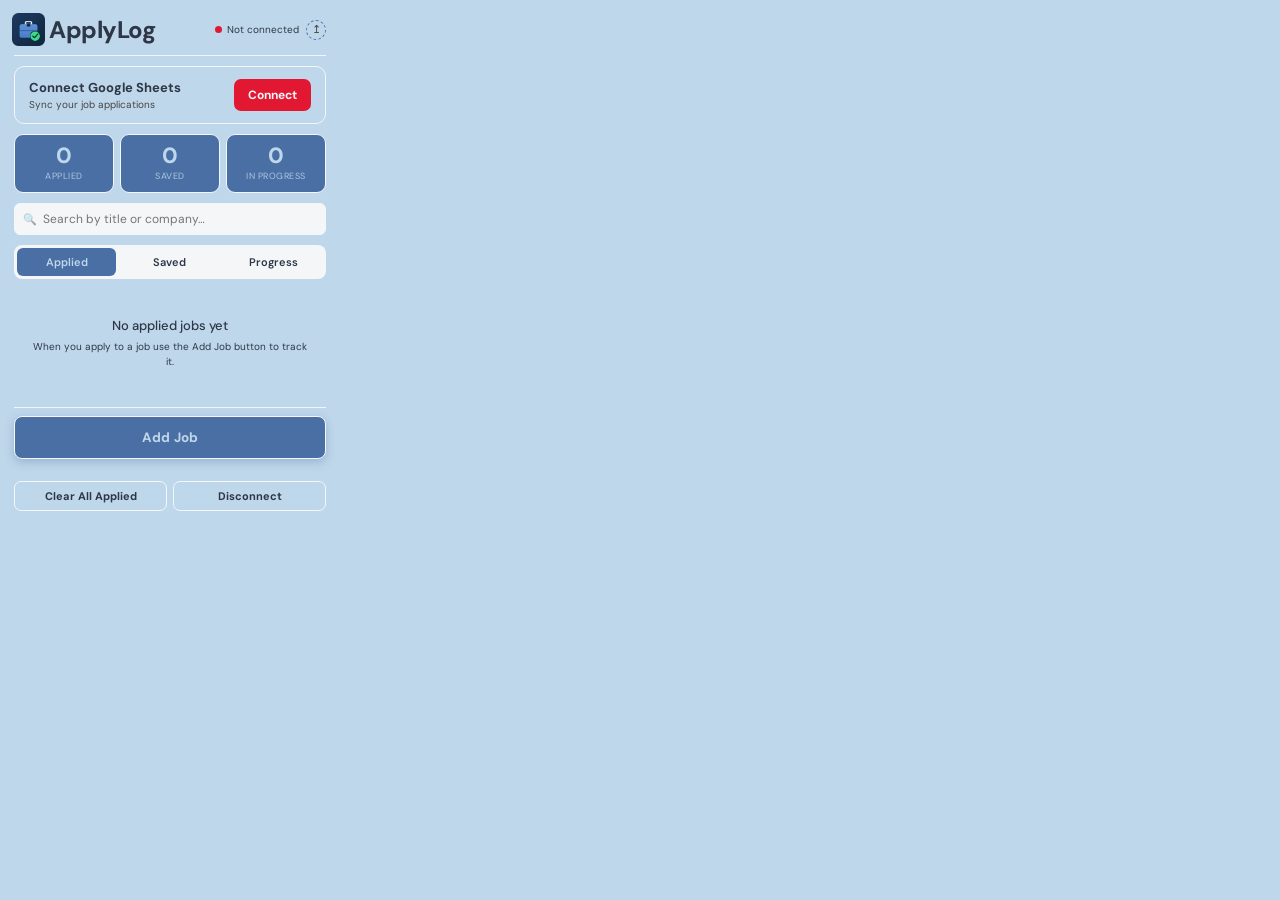
==== index.html @ 18310b9b "fix bug and changed how pre-entrys are saved" ====
<!DOCTYPE html>
<html lang="en">
<head>
 <meta charset="UTF-8" />
 <meta name="viewport" content="width=device-width, initial-scale=1.0" />
 <title>ApplyLog Job Tracker</title>
    <link rel="stylesheet" href="CSSExtension.css" />
</head>
<body>
 <div class="container">
   <div class="header">
     <div class="logo">
       <span class="logo-icon">
        <img src="ApplyLogIcon.png" alt="ApplyLog Logo" width="33" class="png">
      </span>
       <h1 class="logo-name">ApplyLog</h1>
     </div>
     <div class="status-indicator" id="statusIndicator">
       <span class="status-dot"></span>
       <span class="status-text">Not connected</span>
       <button class="import-icon-btn" id="importToggle" type="button" aria-label="Import from old spreadsheet">
         ↥
         <span class="import-tooltip">Import jobs from an old spreadsheet</span>
       </button>
     </div>
   </div>

<div class="connect-banner" id="connectBanner">
  <div>
    <div class="connect-banner-title">Connect Google Sheets</div>
    <div class="connect-banner-sub">Sync your job applications</div>
  </div>
  <button class="btn-connect" id="connectBtn">Connect</button>
</div>

   <div class="stats-row" id="statsRow">
     <div class="stat-card" id="statCardApplied">
       <div class="stat-num" id="statAppliedCount">0</div>
       <div class="stat-label">Applied</div>
     </div>
     <div class="stat-card" id="statCardSaved">
       <div class="stat-num" id="statSavedCount">0</div>
       <div class="stat-label">Saved</div>
     </div>
     <div class="stat-card" id="statCardProgress">
       <div class="stat-num" id="statProgressCount">0</div>
       <div class="stat-label">In Progress</div>
     </div>
   </div>

   <div class="search-bar">
     <input type="text" id="jobSearchInput" class="form-input" placeholder="Search by title or company…">
   </div>

   <div class="tabs">
     <button class="tab active" data-tab="applied">Applied</button>
     <button class="tab" data-tab="saved">Saved</button>
     <button class="tab" data-tab="progress">Progress</button>
   </div> 

  <script src="SavedAndAppliedJobs.js"></script>


   <div class="tab-content active" id="applied-content">
     <div class="jobs-list" id="appliedJobs">
       <div class="empty-state">
         <p>No applied jobs yet</p>
         <small>When you apply to a job use the Add Job button to track it.</small>
       </div>
     </div>
   </div>

   <div class="tab-content" id="saved-content">
     <div class="jobs-list" id="savedJobs">
       <div class="empty-state">
         <p>No saved jobs yet</p>
         <small>Save jobs to track them here.</small>
       </div>
     </div>
   </div>

   <div class="tab-content" id="progress-content">
     <div class="jobs-list" id="progressJobs">
       <div class="empty-state">
         <p>No jobs in progress</p>
         <small>Interviewing, offer, and rejected jobs will show up here.</small>
       </div>
     </div>
   </div>

   <div class="manual-entry">
     <button class="manual-entry-toggle btn-add-job" id="manualEntryToggle" type="button">
      Add Job
     </button>
     <form class="manual-entry-form" id="manualEntryForm" style="display: none;">
       <input type="text" id="jobTitleInput" class="form-input" placeholder="Job title" required>
       <input type="text" id="companyInput" class="form-input" placeholder="Company" required>
       <div class="form-row">
         <select id="statusInput" class="form-input">
           <option value="Applied">Applied</option>
           <option value="Saved">Saved</option>
           <option value="Interviewing">Interviewing</option>
           <option value="Offer">Offer</option>
           <option value="Rejected">Rejected</option>
         </select>
         <select id="typeInput" class="form-input">
           <option value="Internship">Internship</option>
           <option value="Full-Time">Full-Time</option>
           <option value="Part-Time">Part-Time</option>
         </select>
       </div>
       <div class="form-row">
         <input type="text" id="locationInput" class="form-input" placeholder="Location">
         <input type="text" id="salaryInput" class="form-input" placeholder="Salary (optional)">
       </div>
       <div class="form-row">
         <div class="field-with-label">
           <label class="field-label" for="deadlineInput">Deadline</label>
           <input type="date" id="deadlineInput" class="form-input">
         </div>
         <input type="url" id="linkInput" class="form-input" placeholder="Link (optional)">
       </div>
       <textarea id="notesInput" class="form-input" placeholder="Notes (optional)" rows="2"></textarea>
       <button type="submit" class="btn-connect btn-manual-submit" id="manualSubmitBtn">Add to Sheet</button>
       <div class="manual-feedback" id="manualFeedback"></div>
     </form>
   </div>

   <div class="manual-entry manual-entry-compact" id="importFormWrapper">
     <div class="manual-entry-form" id="importForm" style="display: none;">
       <div class="field-with-label">
         <label class="field-label" for="oldSheetInput">Old Spreadsheet Link or ID</label>
         <input type="text" id="oldSheetInput" class="form-input" placeholder="https:docs.google.com/spreadsheets/d/...">
       </div>
       <button type="button" class="btn-connect btn-manual-submit" id="previewImportBtn">Preview Import</button>
       <div id="importPreviewArea"></div>
       <div class="manual-feedback" id="importFeedback"></div>
     </div>
   </div>

   <div class="actions">
     <button id="clearBtn" class="btn-ghost btn-ghost-danger">Clear All Applied</button>
     <button id="disconnectBtn" class="btn-ghost btn-ghost-danger">Disconnect</button>
   </div>

   <div class="spreadsheet-link" id="spreadsheetLink" style="display: none;">
     <a href="#" target="_blank" id="openSpreadsheet" class="btn-sheets">
       Open Spreadsheet
     </a>
   </div>
 </div>

 <div class="modal-overlay" id="confirmModalOverlay" style="display: none;">
   <div class="modal-card">
     <div class="modal-title" id="confirmModalTitle">Are you sure?</div>
     <div class="modal-message" id="confirmModalMessage"></div>
     <div class="modal-actions">
       <button class="btn-ghost" id="confirmModalCancel" type="button">Cancel</button>
       <button class="btn-connect" id="confirmModalConfirm" type="button">Confirm</button>
     </div>
   </div>
 </div>

<script src="popup.js"></script>
<script src="linkSpreadsheet.js"></script>
<script src="formDraftPersistence.js"></script>
</body>
</html>
---- CSSExtension.css ----
@import url('https://fonts.googleapis.com/css2?family=DM+Sans:wght@300;400;500&display=swap');

:root {
  --ink: #2D3748;
  --paper: #BFD7EA;
  --warning: #e21833;
  --light_ink: #454545;
  --selected: #bdbdbd;
  --success: #16a34a;
  --border: #F4F6F8;
  --card: #4A6FA5;
}


* { margin: 0; padding: 0; box-sizing: border-box; }

body {
  font-family: 'DM Sans', sans-serif;
  background: var(--paper);
  width: 340px;
  min-height: 480px;
  color: var(--ink);
}

.container {
  padding: 14px 14px 10px;
  display: flex;
  flex-direction: column;
  gap: 10px;
}

.header {
  display: flex;
  align-items: center;
  justify-content: space-between;
  padding-bottom: 10px;
  border-bottom: 1px solid var(--border);
}

.logo {
  display: flex;
  align-items: center;
  gap: 7px;
}

.logo-icon {
  width: 28px; height: 28px;
  background: var(--ink);
  border-radius: 7px;
  display: flex; align-items: center; justify-content: center;
  font-size: 14px;
}

.logo-name {
  font-family: 'DM Sans', sans-serif;
  font-weight: 800;
  font-size: 24px;
  color: var(--ink);
  letter-spacing: -0.02em;
}

.status-indicator {
  display: flex;
  align-items: center;
  gap: 5px;
}

.status-dot {
  width: 7px; height: 7px;
  border-radius: 50%;
  background: var(--warning);
  transition: background 0.3s;
}

.status-dot.connected {
  background: var(--success);
  box-shadow: 0 0 0 2px rgba(22,163,74,0.2);
  animation: breathe 2s infinite;
}

@keyframes breathe {
  0%,100% { box-shadow: 0 0 0 2px rgba(22,163,74,0.2); }
  50% { box-shadow: 0 0 0 4px rgba(22,163,74,0.1); }
}

.status-text {
  font-family: 'DM Sans', sans-serif;
  font-size: 10px;
  color: var(--ink);
}

.connect-banner {
  background: var(--paper);
  border-radius: 10px;
  padding: 12px 14px;
  display: flex;
  align-items: center;
  justify-content: space-between;
  gap: 10px;
  border: 1px solid var(--border);
}

.connect-banner-title {
  font-family: 'DM Sans', sans-serif;
  font-weight: 700;
  font-size: 13px;
  color: var(--ink);
  margin-bottom: 2px;
}

.connect-banner-sub {
  font-family: 'DM Sans', sans-serif;
  font-size: 10px;
  color: var(--light_ink);
}

.btn-connect {
  background: var(--warning);
  color: var(--border);
  border: none;
  padding: 8px 14px;
  border-radius: 7px;
  font-family: 'DM Sans', sans-serif;
  font-weight: 700;
  font-size: 12px;
  cursor: pointer;
  white-space: nowrap;
  transition: transform 0.15s, box-shadow 0.15s;
  flex-shrink: 0;
}

.btn-connect:hover {
  transform: translateY(-1px);
}

.btn-connect:disabled {
  background: var(--success);
  box-shadow: none;
  transform: none;
  cursor: default;
}

.connected-banner {
  background: var(--border);
  border: 1px solid var(--border);
  border-radius: 10px;
  padding: 9px 14px;
  display: flex;
  align-items: center;
  gap: 8px;
  font-size: 12px;
  font-weight: 500;
  color: var(--success);
}

.connected-pulse {
  width: 7px; height: 7px;
  border-radius: 50%;
  background: var(--success);
  flex-shrink: 0;
  animation: pulse 1.8s infinite;
}

@keyframes pulse {
  0%,100% { opacity:1; transform:scale(1); }
  50% { opacity:0.4; transform:scale(0.7); }
}

.spreadsheet-link {
  margin-top: 2px;
}

.btn-sheets {
  display: flex;
  align-items: center;
  justify-content: center;
  gap: 7px;
  width: 100%;
  padding: 9px;
  background: var(--border);
  border: 1.5px solid var(--border);
  border-radius: 8px;
  font-family: 'DM Sans', sans-serif;
  font-weight: 700;
  font-size: 12px;
  color: var(--ink);
  text-decoration: none;
  transition: all 0.15s;
}

.btn-sheets:hover {
  background: var(--success);
  border-color: var(--success);
  color: var(--border);
  transform: translateY(-1px);
}

.btn-sheets-icon { font-size: 13px; }

.stats-row {
  display: flex;
  gap: 6px;
}

.stat-card {
  flex: 1;
  background: var(--card);
  border: 1px solid var(--border);
  border-radius: 9px;
  padding: 10px 8px;
  text-align: center;
}

.stat-num {
  font-family: 'DM Sans', sans-serif;
  font-weight: 800;
  font-size: 22px;
  color: var(--paper);
  line-height: 1;
  margin-bottom: 3px;
  transition: transform 0.2s ease;
}

.stat-label {
  font-family: 'DM Sans', sans-serif;
  font-size: 9px;
  text-transform: uppercase;
  letter-spacing: 0.06em;
  color: var(--paper);
  opacity: 0.85;
}

.stat-card.bump .stat-num {
  animation: statBump 0.35s ease;
}

@keyframes statBump {
  0%   { transform: scale(1); }
  40%  { transform: scale(1.25); }
  100% { transform: scale(1); }
}

.search-bar {
  position: relative;
}

.search-bar .form-input {
  padding-left: 28px;
  background: var(--border);
}

.search-bar::before {
  content: "🔍";
  position: absolute;
  left: 9px;
  top: 50%;
  transform: translateY(-50%);
  font-size: 11px;
  opacity: 0.6;
  pointer-events: none;
}

.tabs {
  display: flex;
  gap: 4px;
  background: var(--border);
  padding: 3px;
  border-radius: 8px;
}

.tab {
  flex: 1;
  padding: 7px 4px;
  border: none;
  background: transparent;
  border-radius: 6px;
  font-family: 'DM Sans', sans-serif;
  font-size: 11px;
  font-weight: 600;
  color: var(--ink);
  cursor: pointer;
  transition: all 0.18s;
  white-space: nowrap;
}

.tab.active {
  background: var(--card);
  color: var(--paper);
  font-weight: 600;
}

.tab-content {
  display: none;
  max-height: 220px;
  overflow-y: auto;
}

.tab-content.active { display: block; }

.tab-content::-webkit-scrollbar { width: 4px; }
.tab-content::-webkit-scrollbar-track { background: transparent; }
.tab-content::-webkit-scrollbar-thumb { background: var(--border); border-radius: 4px; }

.empty-state {
  text-align: center;
  padding: 28px 16px;
  color: var(--ink);
}

.empty-icon {
  font-size: 28px;
  margin-bottom: 8px;
  opacity: 0.6;
}

.empty-state p {
  font-size: 13px;
  font-weight: 500;
  color: var(--ink);
  margin-bottom: 5px;
}

.empty-state small {
  font-family: 'DM Sans', sans-serif;
  font-size: 10px;
  color: var(--ink);
  line-height: 1.5;
  display: block;
}

.jobs-list {
  display: flex;
  flex-direction: column;
  gap: 6px;
}

.job-card {
  background: var(--border);
  border: 1px solid var(--card);
  border-radius: 9px;
  padding: 11px 12px;
  cursor: pointer;
  transition: all 0.18s;
  animation: cardIn 0.25s cubic-bezier(0.34, 1.56, 0.64, 1) both;
}

@keyframes cardIn {
  from { opacity: 0; transform: translateY(8px) scale(0.97); }
  to   { opacity: 1; transform: translateY(0) scale(1); }
}

.job-card:hover {
  border-color: var(--warning);
  box-shadow: 0 2px 10px rgba(232,93,38,0.12);
  transform: translateY(-1px);
}

.job-card-top {
  display: flex;
  justify-content: space-between;
  align-items: flex-start;
  gap: 8px;
  margin-bottom: 4px;
}

.job-title {
  font-family: 'DM Sans', sans-serif;
  font-size: 12.5px;
  font-weight: 700;
  color: var(--ink);
  line-height: 1.3;
  flex: 1;
}

.job-date {
  font-family: 'DM Sans', sans-serif;
  font-size: 9px;
  color: var(--ink);
  white-space: nowrap;
  flex-shrink: 0;
}

.job-card-buttons {
  display: flex;
  gap: 3px;
  flex-shrink: 0;
}

.job-edit-btn {
  background: none;
  border: none;
  cursor: pointer;
  font-size: 12px;
  line-height: 1;
  padding: 3px 5px;
  border-radius: 5px;
  color: var(--ink);
  flex-shrink: 0;
  transition: all 0.15s;
}

.job-edit-btn:hover {
  color: var(--success);
  background: var(--border);
}

.job-edit-container {
  display: none;
}

.job-edit-container.open {
  display: block;
  margin-top: 8px;
}

.job-edit-form {
  animation: cardIn 0.2s ease both;
}

.job-edit-form .form-row:last-of-type {
  gap: 8px;
}

.btn-edit-cancel {
  flex: 1;
}

.btn-edit-save {
  flex: 1;
  box-shadow: none;
}

.job-delete-btn {
  background: none;
  border: none;
  cursor: pointer;
  font-size: 12px;
  line-height: 1;
  padding: 3px 5px;
  border-radius: 5px;
  color: var(--ink);
  flex-shrink: 0;
  transition: all 0.15s;
}

.job-delete-btn:hover {
  color: var(--warning);
  background: var(--border);
}

.job-company {
  font-size: 11.5px;
  color: var(--accent2);
  font-weight: 500;
  margin-bottom: 3px;
}

.job-meta {
  display: flex;
  gap: 8px;
  flex-wrap: wrap;
}

.job-location, .job-salary {
  font-family: 'DM Sans', sans-serif;
  font-size: 10px;
  color: var(--ink);
}

.job-status-chip {
  display: inline-block;
  font-family: 'DM Sans', sans-serif;
  font-size: 9px;
  padding: 2px 7px;
  border-radius: 20px;
  background: var(--border);
  color: var(--warning);
  border: 1px solid var(--border);
  font-weight: 500;
  margin-top: 5px;
}

.job-status-chip.saved {
  background: var(--border);
  color: var(--ink);
}

.manual-entry {
  border-top: 1px solid var(--border);
  padding-top: 8px;
}

.manual-entry-toggle {
  width: 100%;
  background: var(--card);
  border: 1.5px solid var(--border);
  border-radius: 8px;
  padding: 8px;
  font-family: 'DM Sans', sans-serif;
  font-size: 11px;
  font-weight: 700;
  color: var(--paper);
  cursor: pointer;
  transition: all 0.15s;
}

.manual-entry-toggle:hover {
  border-color: var(--success);
  color: var(--ink);
}

/* Add Job is the primary action of the popup — give it more visual weight */
.manual-entry-toggle.btn-add-job {
  padding: 12px;
  font-size: 13.5px;
  letter-spacing: 0.01em;
  box-shadow: 0 3px 10px rgba(74,111,165,0.35);
}

.manual-entry-toggle.btn-add-job:hover {
  transform: translateY(-1px);
  box-shadow: 0 5px 14px rgba(74,111,165,0.45);
}

/* Import from an old spreadsheet is rare — a small icon button living next to
   the connection status dot, with a themed tooltip instead of a text label */
.manual-entry-compact {
  border-top: none;
  padding-top: 2px;
}

.status-indicator {
  position: relative;
}

.import-icon-btn {
  position: relative;
  width: 20px;
  height: 20px;
  padding: 0;
  margin-left: 2px;
  display: flex;
  align-items: center;
  justify-content: center;
  background: transparent;
  border: 1px dashed var(--card);
  border-radius: 50%;
  font-size: 11px;
  line-height: 1;
  color: var(--light_ink);
  cursor: pointer;
  transition: all 0.15s;
}

.import-icon-btn:hover {
  border-style: solid;
  border-color: var(--ink);
  color: var(--ink);
  background: var(--border);
}

.import-tooltip {
  position: absolute;
  top: calc(100% + 6px);
  right: 0;
  width: max-content;
  max-width: 150px;
  background: var(--ink);
  color: var(--border);
  font-family: 'DM Sans', sans-serif;
  font-size: 10px;
  font-weight: 500;
  line-height: 1.4;
  padding: 6px 9px;
  border-radius: 6px;
  text-align: left;
  opacity: 0;
  visibility: hidden;
  transform: translateY(-3px);
  transition: opacity 0.15s, transform 0.15s, visibility 0.15s;
  pointer-events: none;
  z-index: 10;
}

.import-icon-btn:hover .import-tooltip,
.import-icon-btn:focus-visible .import-tooltip {
  opacity: 1;
  visibility: visible;
  transform: translateY(0);
}

.manual-entry-form {
  margin-top: 8px;
  display: flex;
  flex-direction: column;
  gap: 6px;
  background: var(--paper);
  border: 1px solid var(--border);
  border-radius: 9px;
  padding: 10px;
}

.form-row {
  display: flex;
  gap: 6px;
  align-items: flex-end;
}

.form-row .form-input {
  flex: 1;
}

.field-with-label {
  flex: 1;
  display: flex;
  flex-direction: column;
  gap: 3px;
}

.field-label {
  font-family: 'DM Sans', sans-serif;
  font-size: 9px;
  color: var(--ink);
  text-transform: uppercase;
  letter-spacing: 0.04em;
}

.form-input {
  width: 100%;
  padding: 7px 8px;
  border: 1.5px solid var(--border);
  border-radius: 6px;
  font-family: 'DM Sans', sans-serif;
  font-size: 12px;
  color: var(--ink);
  background: var(--paper);
  outline: none;
  transition: border-color 0.15s;
}

.form-input:focus {
  border-color: var(--selected);
}

textarea.form-input {
  resize: vertical;
  min-height: 42px;
  font-family: 'DM Sans', sans-serif;
  line-height: 1.4;
}

.btn-manual-submit {
  width: 100%;
  box-shadow: none;
  margin-top: 2px;
}

.manual-feedback {
  font-family: 'DM Sans', sans-serif;
  font-size: 10px;
  text-align: center;
  min-height: 12px;
  color: var(--ink);
}

.manual-feedback.success { color: var(--success); }
.manual-feedback.error { color: var(--warning); }

.import-mapping {
  display: flex;
  flex-direction: column;
  gap: 4px;
  margin: 8px 0;
  max-height: 150px;
  overflow-y: auto;
}

.import-mapping::-webkit-scrollbar { width: 4px; }
.import-mapping::-webkit-scrollbar-track { background: transparent; }
.import-mapping::-webkit-scrollbar-thumb { background: var(--border); border-radius: 4px; }

.import-map-row {
  display: flex;
  align-items: center;
  justify-content: space-between;
  gap: 8px;
  font-size: 11px;
  padding: 5px 8px;
  background: var(--paper);
  border: 1px solid var(--border);
  border-radius: 6px;
}

.import-map-old {
  font-weight: 500;
  color: var(--ink);
  flex: 1;
  overflow: hidden;
  text-overflow: ellipsis;
  white-space: nowrap;
}

.import-map-arrow {
  color: var(--ink);
  flex-shrink: 0;
}

.import-map-target {
  font-family: 'DM Sans', sans-serif;
  font-size: 9px;
  padding: 2px 7px;
  border-radius: 20px;
  white-space: nowrap;
  flex-shrink: 0;
}

.import-map-target.matched {
  background: #f0fdf4;
  color: var(--success);
  border: 1px solid #bbf7d0;
}

.import-map-target.new-column {
  background: #fff8db;
  color: var(--ink);
}

.import-summary {
  font-family: 'DM Sans', sans-serif;
  font-size: 9.5px;
  color: var(--ink);
  line-height: 1.5;
  margin-bottom: 2px;
}

.btn-import-confirm {
  width: 100%;
  box-shadow: none;
  margin-top: 4px;
}

.actions {
  display: flex;
  gap: 6px;
  color: var(--paper);
}

.btn-sheets {
  display: flex;
  background: var(--paper);
  border: 1px solid var(--border);
}

.btn-ghost {
  flex: 1;
  padding: 7px;
  border: 1.5px solid var(--border);
  border-radius: 7px;
  background: transparent;
  font-family: 'DM Sans', sans-serif;
  font-size: 11px;
  font-weight: 700;
  color: var(--ink);
  cursor: pointer;
  transition: all 0.15s;
}

.btn-ghost:hover {
  background: var(--card);
  color: var(--ink);
  border-color: var(--ink);
}

.btn-ghost-danger:hover {
  color: var(--warning);
  border-color: var(--warning);
  background: #fdeaec;
}

.btn-icon-only {
  flex: 0 0 auto;
  width: 38px;
  padding: 7px 0;
  text-align: center;
  font-size: 14px;
}

.modal-overlay {
  position: fixed;
  inset: 0;
  background: rgba(45, 55, 72, 0.55);
  display: flex;
  align-items: center;
  justify-content: center;
  padding: 20px;
  z-index: 1000;
  animation: modalFadeIn 0.15s ease both;
}

@keyframes modalFadeIn {
  from { opacity: 0; }
  to { opacity: 1; }
}

.modal-card {
  background: var(--paper);
  border: 1px solid var(--ink);
  border-radius: 12px;
  padding: 16px;
  width: 100%;
  max-width: 260px;
  box-shadow: var(--ink);
  animation: modalCardIn 0.2s cubic-bezier(0.34, 1.56, 0.64, 1) both;
}

@keyframes modalCardIn {
  from { opacity: 0; transform: translateY(10px) scale(0.95); }
  to   { opacity: 1; transform: translateY(0) scale(1); }
}

.modal-title {
  font-family: 'DM Sans', sans-serif;
  font-weight: 800;
  font-size: 14px;
  color: var(--ink);
  margin-bottom: 6px;
  letter-spacing: -0.01em;
}

.modal-message {
  font-family: 'DM Sans', sans-serif;
  font-size: 12px;
  color: var(--ink);
  line-height: 1.5;
  margin-bottom: 16px;
}

.modal-actions {
  display: flex;
  gap: 8px;
}

.modal-actions .btn-ghost,
.modal-actions .btn-connect {
  flex: 1;
  box-shadow: none;
}
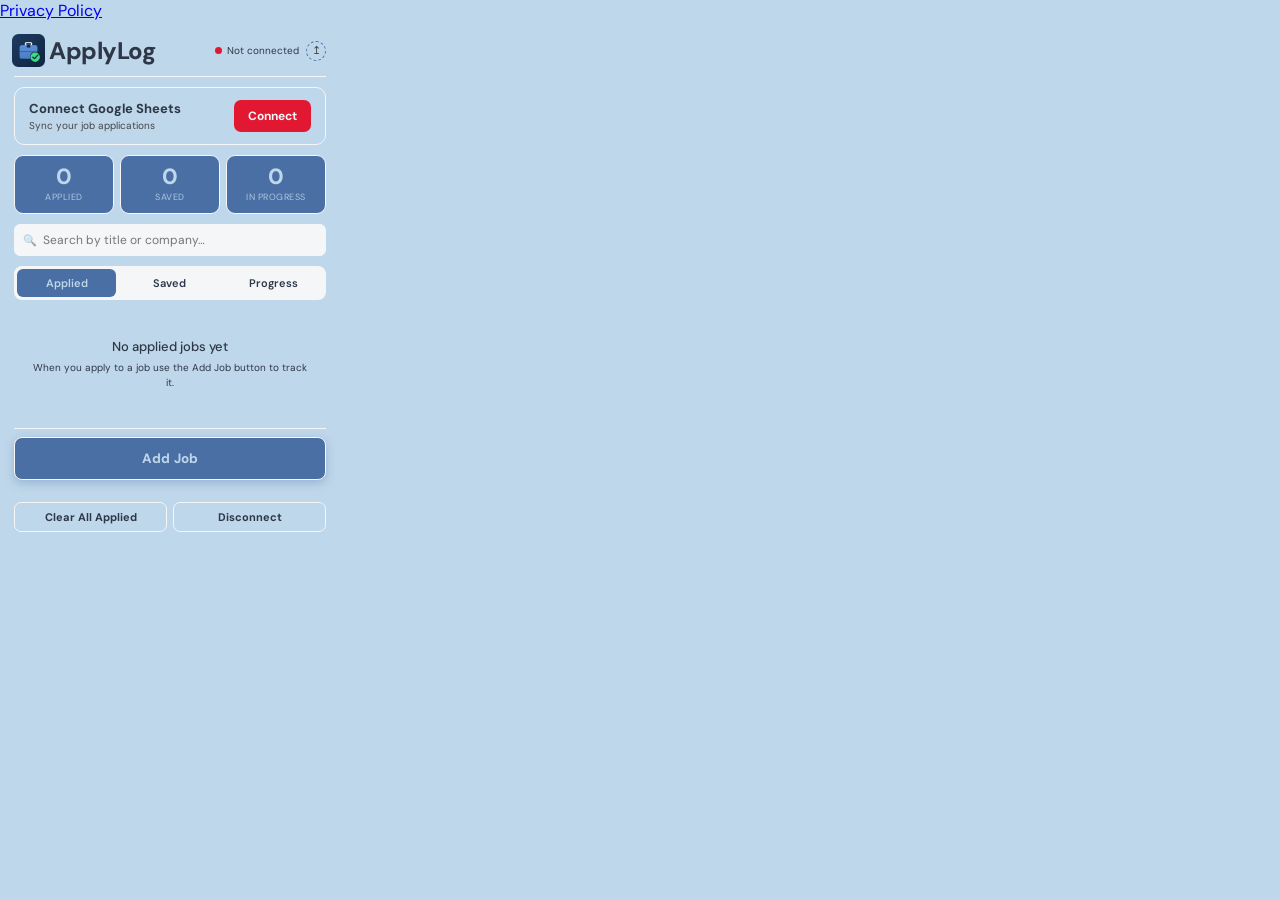
==== commit e788528d: "added refrence to privacy policy in html" ====
--- a/index.html
+++ b/index.html
@@ -7,6 +7,7 @@
     <link rel="stylesheet" href="CSSExtension.css" />
 </head>
 <body>
+  <a href="https://modesi.github.io/ApplyLog-Handshake-Job-Tracker/privacy.html">Privacy Policy</a>
  <div class="container">
    <div class="header">
      <div class="logo">
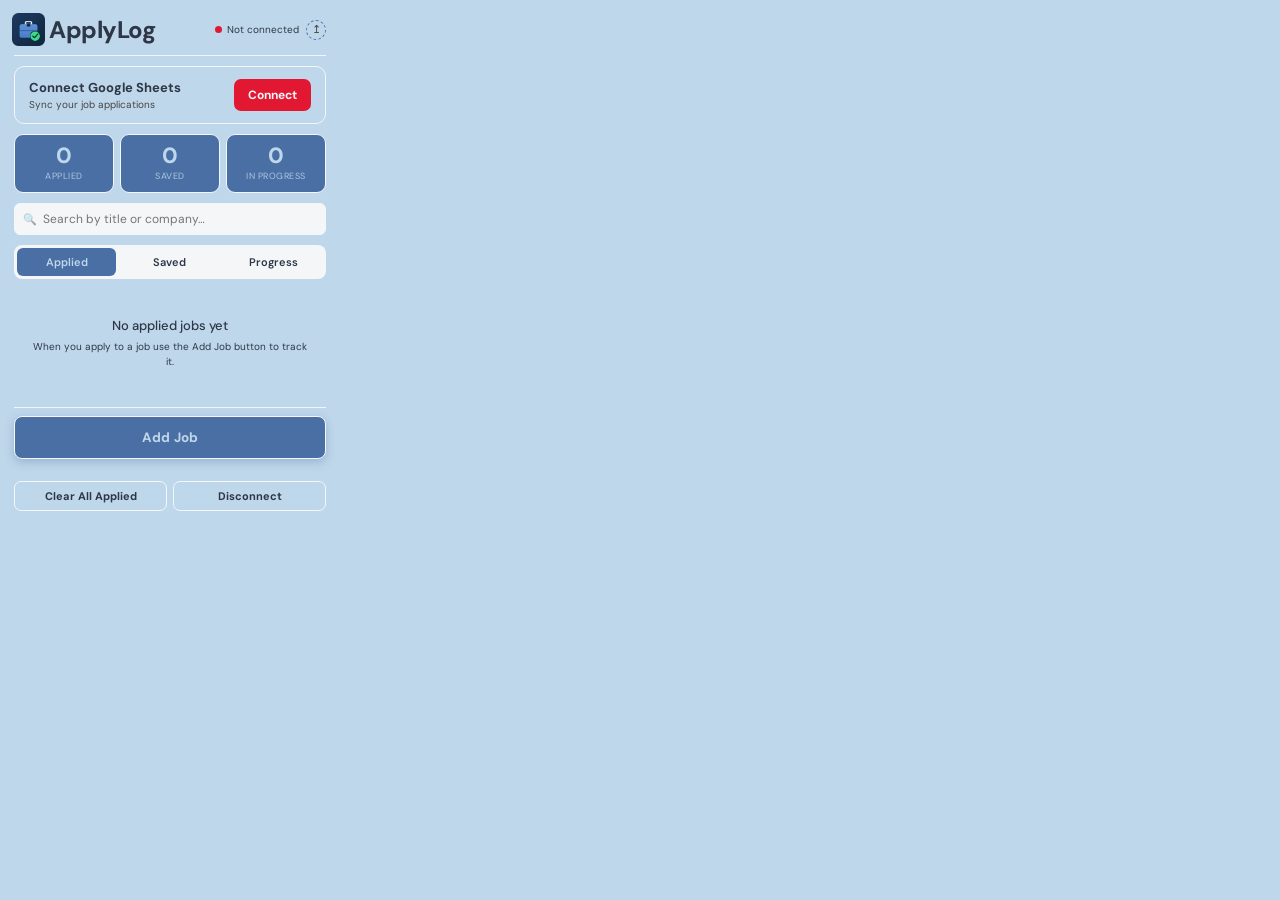
==== commit 586f22dd: "added chrome webstore link" ====
--- a/index.html
+++ b/index.html
@@ -3,11 +3,12 @@
 <head>
  <meta charset="UTF-8" />
  <meta name="viewport" content="width=device-width, initial-scale=1.0" />
+ <meta name="google-site-verification" content="hkYUkE7Lv0brobwOGv0gkG-ewUBqZNpUAJCYsQ2TKYs" />
  <title>ApplyLog Job Tracker</title>
     <link rel="stylesheet" href="CSSExtension.css" />
 </head>
 <body>
-  <a href="https://modesi.github.io/ApplyLog-Handshake-Job-Tracker/privacy.html">Privacy Policy</a>
+  <!-- <a href="https://modesi.github.io/ApplyLog-Handshake-Job-Tracker/privacy.html">Privacy Policy</a> -->
  <div class="container">
    <div class="header">
      <div class="logo">
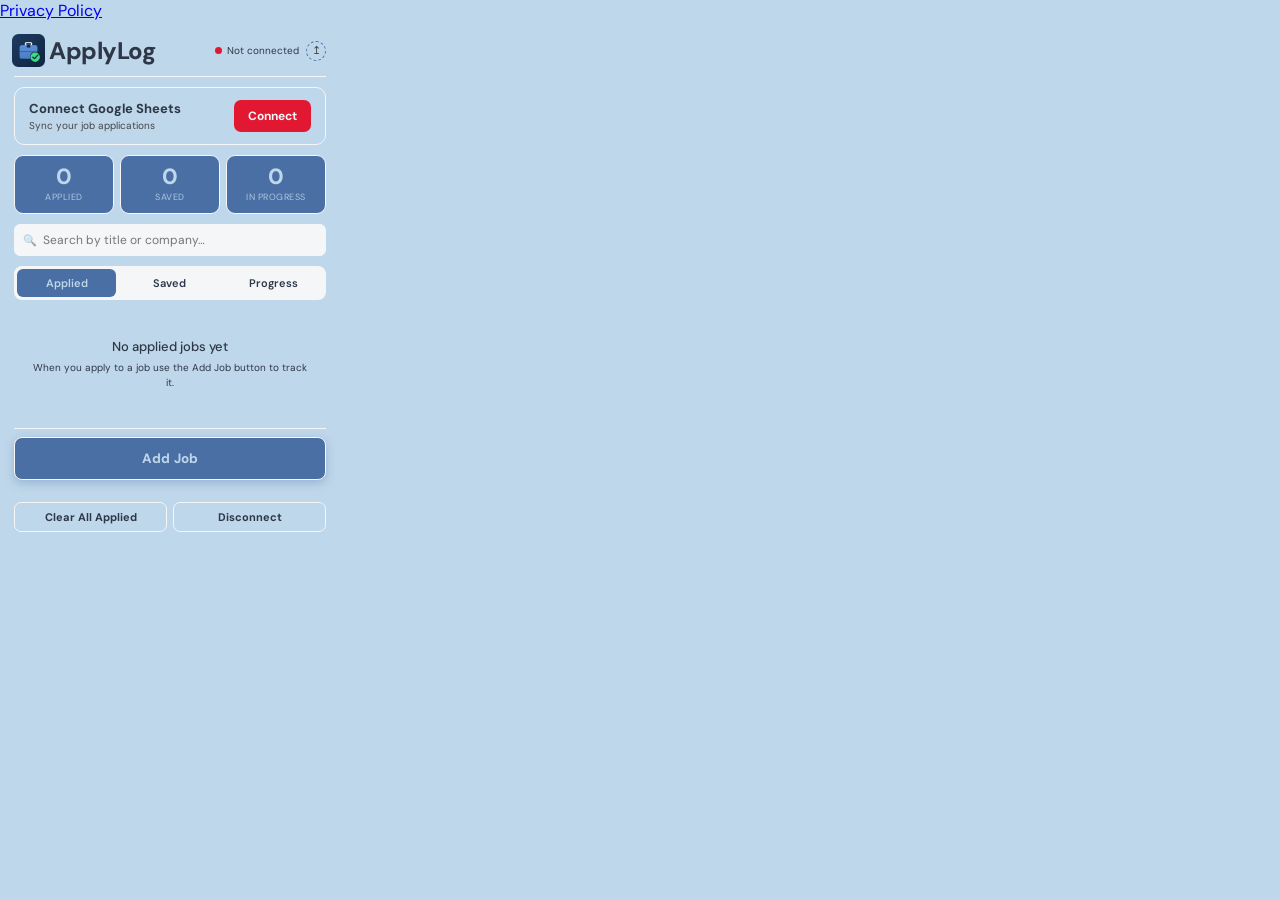
==== commit 44e1e350: "uncommented out private policy" ====
--- a/index.html
+++ b/index.html
@@ -8,7 +8,7 @@
     <link rel="stylesheet" href="CSSExtension.css" />
 </head>
 <body>
-  <!-- <a href="https://modesi.github.io/ApplyLog-Handshake-Job-Tracker/privacy.html">Privacy Policy</a> -->
+<a href="https://modesi.github.io/ApplyLog-Handshake-Job-Tracker/privacy.html">Privacy Policy</a>
  <div class="container">
    <div class="header">
      <div class="logo">
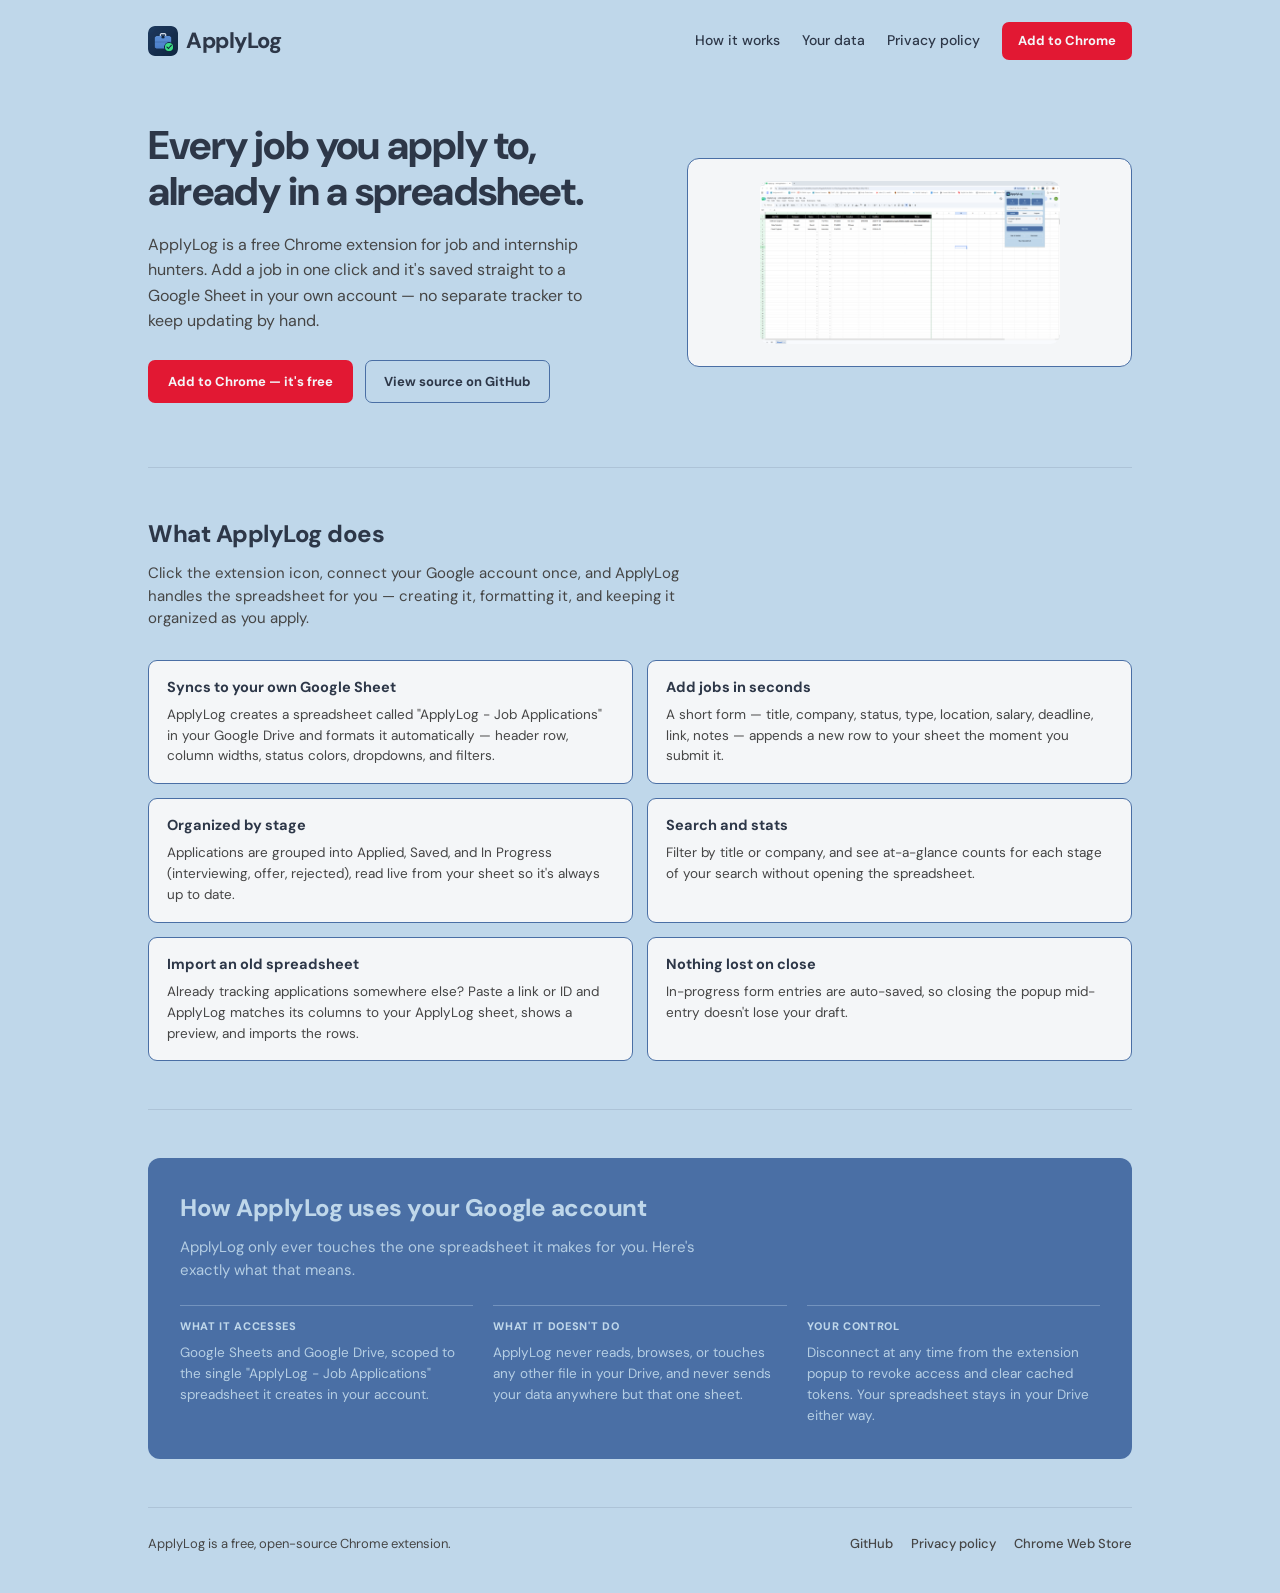
==== commit 26c310da: "created html and css for a home page" ====
--- a/index.html
+++ b/index.html
@@ -1,170 +1,123 @@
 <!DOCTYPE html>
 <html lang="en">
 <head>
- <meta charset="UTF-8" />
- <meta name="viewport" content="width=device-width, initial-scale=1.0" />
- <meta name="google-site-verification" content="hkYUkE7Lv0brobwOGv0gkG-ewUBqZNpUAJCYsQ2TKYs" />
- <title>ApplyLog Job Tracker</title>
-    <link rel="stylesheet" href="CSSExtension.css" />
+  <meta charset="UTF-8" />
+  <meta name="viewport" content="width=device-width, initial-scale=1.0" />
+  <meta name="google-site-verification" content="hkYUkE7Lv0brobwOGv0gkG-ewUBqZNpUAJCYsQ2TKYs" />
+  <meta name="description" content="ApplyLog is a Chrome extension that tracks your job and internship applications and syncs them straight to a Google Sheet in your own Google account." />
+  <title>ApplyLog — Track job applications, synced to your own Google Sheet</title>
+  <link rel="icon" href="ApplyLogIcon.png" />
+  <link rel="stylesheet" href="landing.css" />
 </head>
 <body>
-<a href="https://modesi.github.io/ApplyLog-Handshake-Job-Tracker/privacy.html">Privacy Policy</a>
- <div class="container">
-   <div class="header">
-     <div class="logo">
-       <span class="logo-icon">
-        <img src="ApplyLogIcon.png" alt="ApplyLog Logo" width="33" class="png">
-      </span>
-       <h1 class="logo-name">ApplyLog</h1>
-     </div>
-     <div class="status-indicator" id="statusIndicator">
-       <span class="status-dot"></span>
-       <span class="status-text">Not connected</span>
-       <button class="import-icon-btn" id="importToggle" type="button" aria-label="Import from old spreadsheet">
-         ↥
-         <span class="import-tooltip">Import jobs from an old spreadsheet</span>
-       </button>
-     </div>
-   </div>
 
-<div class="connect-banner" id="connectBanner">
-  <div>
-    <div class="connect-banner-title">Connect Google Sheets</div>
-    <div class="connect-banner-sub">Sync your job applications</div>
+  <div class="wrap">
+    <div class="topbar">
+      <div class="brand">
+        <img src="ApplyLogIcon.png" alt="ApplyLog logo" />
+        <span>ApplyLog</span>
+      </div>
+      <nav>
+        <a class="text-link" href="#how-it-works">How it works</a>
+        <a class="text-link" href="#data">Your data</a>
+        <a class="text-link" href="privacy.html">Privacy policy</a>
+        <a class="store-link" href="https://chromewebstore.google.com/detail/applylog-job-tracker/hllegimodgdopppnmichhfcbnnendoli" target="_blank" rel="noopener">Add to Chrome</a>
+      </nav>
+    </div>
   </div>
-  <button class="btn-connect" id="connectBtn">Connect</button>
-</div>
 
-   <div class="stats-row" id="statsRow">
-     <div class="stat-card" id="statCardApplied">
-       <div class="stat-num" id="statAppliedCount">0</div>
-       <div class="stat-label">Applied</div>
-     </div>
-     <div class="stat-card" id="statCardSaved">
-       <div class="stat-num" id="statSavedCount">0</div>
-       <div class="stat-label">Saved</div>
-     </div>
-     <div class="stat-card" id="statCardProgress">
-       <div class="stat-num" id="statProgressCount">0</div>
-       <div class="stat-label">In Progress</div>
-     </div>
-   </div>
+  <div class="wrap">
+    <div class="hero">
+      <div>
+        <h1>Every job you apply to, already in a spreadsheet.</h1>
+        <p class="lede">
+          ApplyLog is a free Chrome extension for job and internship hunters. Add a job in one click
+          and it's saved straight to a Google Sheet in your own account — no separate tracker to
+          keep updating by hand.
+        </p>
+        <div class="hero-ctas">
+          <a class="btn-primary" href="https://chromewebstore.google.com/detail/applylog-job-tracker/hllegimodgdopppnmichhfcbnnendoli" target="_blank" rel="noopener">Add to Chrome — it's free</a>
+          <a class="btn-secondary" href="https://github.com/modesi/ApplyLog-Handshake-Job-Tracker" target="_blank" rel="noopener">View source on GitHub</a>
+        </div>
+      </div>
+      <div class="hero-shot">
+        <img src="ApplyLog Example.png" alt="ApplyLog popup showing applied, saved, and in-progress job applications" />
+      </div>
+    </div>
+  </div>
 
-   <div class="search-bar">
-     <input type="text" id="jobSearchInput" class="form-input" placeholder="Search by title or company…">
-   </div>
+  <div class="wrap">
+    <section class="section" id="how-it-works">
+      <h2>What ApplyLog does</h2>
+      <p class="section-lede">
+        Click the extension icon, connect your Google account once, and ApplyLog handles the
+        spreadsheet for you — creating it, formatting it, and keeping it organized as you apply.
+      </p>
 
-   <div class="tabs">
-     <button class="tab active" data-tab="applied">Applied</button>
-     <button class="tab" data-tab="saved">Saved</button>
-     <button class="tab" data-tab="progress">Progress</button>
-   </div> 
+      <dl class="feature-grid">
+        <div class="feature">
+          <dt>Syncs to your own Google Sheet</dt>
+          <dd>ApplyLog creates a spreadsheet called "ApplyLog - Job Applications" in your Google Drive and formats it automatically — header row, column widths, status colors, dropdowns, and filters.</dd>
+        </div>
+        <div class="feature">
+          <dt>Add jobs in seconds</dt>
+          <dd>A short form — title, company, status, type, location, salary, deadline, link, notes — appends a new row to your sheet the moment you submit it.</dd>
+        </div>
+        <div class="feature">
+          <dt>Organized by stage</dt>
+          <dd>Applications are grouped into Applied, Saved, and In Progress (interviewing, offer, rejected), read live from your sheet so it's always up to date.</dd>
+        </div>
+        <div class="feature">
+          <dt>Search and stats</dt>
+          <dd>Filter by title or company, and see at-a-glance counts for each stage of your search without opening the spreadsheet.</dd>
+        </div>
+        <div class="feature">
+          <dt>Import an old spreadsheet</dt>
+          <dd>Already tracking applications somewhere else? Paste a link or ID and ApplyLog matches its columns to your ApplyLog sheet, shows a preview, and imports the rows.</dd>
+        </div>
+        <div class="feature">
+          <dt>Nothing lost on close</dt>
+          <dd>In-progress form entries are auto-saved, so closing the popup mid-entry doesn't lose your draft.</dd>
+        </div>
+      </dl>
+    </section>
+  </div>
 
-  <script src="SavedAndAppliedJobs.js"></script>
+  <div class="wrap">
+    <section class="section" id="data">
+      <div class="trust">
+        <h2>How ApplyLog uses your Google account</h2>
+        <p class="section-lede">
+          ApplyLog only ever touches the one spreadsheet it makes for you. Here's exactly what that means.
+        </p>
+        <div class="trust-grid">
+          <div class="trust-item">
+            <div class="label">What it accesses</div>
+            <p>Google Sheets and Google Drive, scoped to the single "ApplyLog - Job Applications" spreadsheet it creates in your account.</p>
+          </div>
+          <div class="trust-item">
+            <div class="label">What it doesn't do</div>
+            <p>ApplyLog never reads, browses, or touches any other file in your Drive, and never sends your data anywhere but that one sheet.</p>
+          </div>
+          <div class="trust-item">
+            <div class="label">Your control</div>
+            <p>Disconnect at any time from the extension popup to revoke access and clear cached tokens. Your spreadsheet stays in your Drive either way.</p>
+          </div>
+        </div>
+      </div>
+    </section>
+  </div>
 
+  <div class="wrap">
+    <footer>
+      <span>ApplyLog is a free, open-source Chrome extension.</span>
+      <div class="foot-links">
+        <a href="https://github.com/modesi/ApplyLog-Handshake-Job-Tracker" target="_blank" rel="noopener">GitHub</a>
+        <a href="privacy.html">Privacy policy</a>
+        <a href="https://chromewebstore.google.com/detail/applylog-job-tracker/hllegimodgdopppnmichhfcbnnendoli" target="_blank" rel="noopener">Chrome Web Store</a>
+      </div>
+    </footer>
+  </div>
 
-   <div class="tab-content active" id="applied-content">
-     <div class="jobs-list" id="appliedJobs">
-       <div class="empty-state">
-         <p>No applied jobs yet</p>
-         <small>When you apply to a job use the Add Job button to track it.</small>
-       </div>
-     </div>
-   </div>
-
-   <div class="tab-content" id="saved-content">
-     <div class="jobs-list" id="savedJobs">
-       <div class="empty-state">
-         <p>No saved jobs yet</p>
-         <small>Save jobs to track them here.</small>
-       </div>
-     </div>
-   </div>
-
-   <div class="tab-content" id="progress-content">
-     <div class="jobs-list" id="progressJobs">
-       <div class="empty-state">
-         <p>No jobs in progress</p>
-         <small>Interviewing, offer, and rejected jobs will show up here.</small>
-       </div>
-     </div>
-   </div>
-
-   <div class="manual-entry">
-     <button class="manual-entry-toggle btn-add-job" id="manualEntryToggle" type="button">
-      Add Job
-     </button>
-     <form class="manual-entry-form" id="manualEntryForm" style="display: none;">
-       <input type="text" id="jobTitleInput" class="form-input" placeholder="Job title" required>
-       <input type="text" id="companyInput" class="form-input" placeholder="Company" required>
-       <div class="form-row">
-         <select id="statusInput" class="form-input">
-           <option value="Applied">Applied</option>
-           <option value="Saved">Saved</option>
-           <option value="Interviewing">Interviewing</option>
-           <option value="Offer">Offer</option>
-           <option value="Rejected">Rejected</option>
-         </select>
-         <select id="typeInput" class="form-input">
-           <option value="Internship">Internship</option>
-           <option value="Full-Time">Full-Time</option>
-           <option value="Part-Time">Part-Time</option>
-         </select>
-       </div>
-       <div class="form-row">
-         <input type="text" id="locationInput" class="form-input" placeholder="Location">
-         <input type="text" id="salaryInput" class="form-input" placeholder="Salary (optional)">
-       </div>
-       <div class="form-row">
-         <div class="field-with-label">
-           <label class="field-label" for="deadlineInput">Deadline</label>
-           <input type="date" id="deadlineInput" class="form-input">
-         </div>
-         <input type="url" id="linkInput" class="form-input" placeholder="Link (optional)">
-       </div>
-       <textarea id="notesInput" class="form-input" placeholder="Notes (optional)" rows="2"></textarea>
-       <button type="submit" class="btn-connect btn-manual-submit" id="manualSubmitBtn">Add to Sheet</button>
-       <div class="manual-feedback" id="manualFeedback"></div>
-     </form>
-   </div>
-
-   <div class="manual-entry manual-entry-compact" id="importFormWrapper">
-     <div class="manual-entry-form" id="importForm" style="display: none;">
-       <div class="field-with-label">
-         <label class="field-label" for="oldSheetInput">Old Spreadsheet Link or ID</label>
-         <input type="text" id="oldSheetInput" class="form-input" placeholder="https:docs.google.com/spreadsheets/d/...">
-       </div>
-       <button type="button" class="btn-connect btn-manual-submit" id="previewImportBtn">Preview Import</button>
-       <div id="importPreviewArea"></div>
-       <div class="manual-feedback" id="importFeedback"></div>
-     </div>
-   </div>
-
-   <div class="actions">
-     <button id="clearBtn" class="btn-ghost btn-ghost-danger">Clear All Applied</button>
-     <button id="disconnectBtn" class="btn-ghost btn-ghost-danger">Disconnect</button>
-   </div>
-
-   <div class="spreadsheet-link" id="spreadsheetLink" style="display: none;">
-     <a href="#" target="_blank" id="openSpreadsheet" class="btn-sheets">
-       Open Spreadsheet
-     </a>
-   </div>
- </div>
-
- <div class="modal-overlay" id="confirmModalOverlay" style="display: none;">
-   <div class="modal-card">
-     <div class="modal-title" id="confirmModalTitle">Are you sure?</div>
-     <div class="modal-message" id="confirmModalMessage"></div>
-     <div class="modal-actions">
-       <button class="btn-ghost" id="confirmModalCancel" type="button">Cancel</button>
-       <button class="btn-connect" id="confirmModalConfirm" type="button">Confirm</button>
-     </div>
-   </div>
- </div>
-
-<script src="popup.js"></script>
-<script src="linkSpreadsheet.js"></script>
-<script src="formDraftPersistence.js"></script>
 </body>
 </html>
--- a/landing.css
+++ b/landing.css
@@ -0,0 +1,329 @@
+@import url('https://fonts.googleapis.com/css2?family=DM+Sans:wght@300;400;500;700;800&display=swap');
+
+:root {
+  --ink: #2D3748;
+  --paper: #BFD7EA;
+  --warning: #e21833;
+  --light-ink: #454545;
+  --success: #16a34a;
+  --border: #F4F6F8;
+  --card: #4A6FA5;
+}
+
+* { margin: 0; padding: 0; box-sizing: border-box; }
+
+html { scroll-behavior: smooth; }
+
+body {
+  font-family: 'DM Sans', sans-serif;
+  background: var(--paper);
+  color: var(--ink);
+  line-height: 1.5;
+}
+
+a { color: inherit; }
+
+.wrap {
+  max-width: 1040px;
+  margin: 0 auto;
+  padding: 0 28px;
+}
+
+/* ---------- Top bar ---------- */
+
+.topbar {
+  display: flex;
+  align-items: center;
+  justify-content: space-between;
+  padding: 22px 0;
+}
+
+.brand {
+  display: flex;
+  align-items: center;
+  gap: 8px;
+}
+
+.brand img {
+  width: 30px;
+  height: 30px;
+  border-radius: 7px;
+}
+
+.brand span {
+  font-family: 'DM Sans', sans-serif;
+  font-weight: 800;
+  font-size: 22px;
+  color: var(--ink);
+  letter-spacing: -0.02em;
+}
+
+.topbar nav {
+  display: flex;
+  align-items: center;
+  gap: 22px;
+  font-size: 14px;
+}
+
+.topbar nav a.text-link {
+  text-decoration: none;
+  color: var(--ink);
+  font-weight: 500;
+}
+
+.topbar nav a.text-link:hover {
+  color: var(--warning);
+}
+
+/* Same shape/weight/hover treatment as .btn-connect in the extension */
+.topbar nav a.store-link {
+  background: var(--warning);
+  color: var(--border);
+  border: none;
+  padding: 9px 16px;
+  border-radius: 7px;
+  font-family: 'DM Sans', sans-serif;
+  font-weight: 700;
+  font-size: 13px;
+  text-decoration: none;
+  white-space: nowrap;
+  transition: transform 0.15s;
+}
+
+.topbar nav a.store-link:hover {
+  transform: translateY(-1px);
+}
+
+/* ---------- Hero ---------- */
+
+.hero {
+  padding: 40px 0 64px;
+  display: grid;
+  grid-template-columns: 1.05fr 0.95fr;
+  gap: 48px;
+  align-items: center;
+}
+
+.hero h1 {
+  font-family: 'DM Sans', sans-serif;
+  font-size: 40px;
+  font-weight: 800;
+  letter-spacing: -0.02em;
+  line-height: 1.15;
+  max-width: 480px;
+  color: var(--ink);
+}
+
+.hero p.lede {
+  margin-top: 18px;
+  font-size: 16px;
+  color: var(--light-ink);
+  max-width: 440px;
+  line-height: 1.6;
+}
+
+.hero-ctas {
+  margin-top: 26px;
+  display: flex;
+  gap: 12px;
+  align-items: center;
+  flex-wrap: wrap;
+}
+
+.btn-primary {
+  display: inline-block;
+  background: var(--warning);
+  color: var(--border);
+  padding: 12px 20px;
+  border-radius: 7px;
+  font-family: 'DM Sans', sans-serif;
+  font-weight: 700;
+  font-size: 13px;
+  text-decoration: none;
+  transition: transform 0.15s;
+}
+
+.btn-primary:hover {
+  transform: translateY(-1px);
+}
+
+/* Matches .btn-ghost from the extension */
+.btn-secondary {
+  display: inline-block;
+  background: transparent;
+  color: var(--ink);
+  border: 1.5px solid var(--card);
+  padding: 10.5px 18px;
+  border-radius: 7px;
+  font-family: 'DM Sans', sans-serif;
+  font-weight: 700;
+  font-size: 13px;
+  text-decoration: none;
+  transition: all 0.15s;
+}
+
+.btn-secondary:hover {
+  background: var(--card);
+  color: var(--paper);
+  border-color: var(--card);
+}
+
+/* Same treatment as .job-card: bordered panel on the popup's light background */
+.hero-shot {
+  background: var(--border);
+  border: 1px solid var(--card);
+  border-radius: 12px;
+  padding: 22px;
+  display: flex;
+  align-items: center;
+  justify-content: center;
+}
+
+.hero-shot img {
+  width: 100%;
+  max-width: 300px;
+  border-radius: 9px;
+  display: block;
+}
+
+/* ---------- Sections ---------- */
+
+.section {
+  padding: 48px 0;
+  border-top: 1px solid rgba(45, 55, 72, 0.12);
+}
+
+.section h2 {
+  font-family: 'DM Sans', sans-serif;
+  font-size: 24px;
+  font-weight: 800;
+  letter-spacing: -0.02em;
+  max-width: 480px;
+  color: var(--ink);
+}
+
+.section p.section-lede {
+  margin-top: 10px;
+  color: var(--light-ink);
+  max-width: 560px;
+  font-size: 15px;
+}
+
+/* Feature list styled like the popup's job-card: bordered, rounded, paper-colored fill */
+.feature-grid {
+  margin-top: 30px;
+  display: grid;
+  grid-template-columns: repeat(2, 1fr);
+  gap: 14px;
+}
+
+.feature {
+  background: var(--border);
+  border: 1px solid var(--card);
+  border-radius: 9px;
+  padding: 16px 18px;
+}
+
+.feature dt {
+  font-family: 'DM Sans', sans-serif;
+  font-weight: 700;
+  font-size: 14.5px;
+  color: var(--ink);
+}
+
+.feature dd {
+  margin-top: 6px;
+  color: var(--light-ink);
+  font-size: 13.5px;
+  line-height: 1.55;
+}
+
+/* ---------- Data / trust section: reuses the stat-card treatment ---------- */
+
+.trust {
+  background: var(--card);
+  border-radius: 12px;
+  padding: 32px;
+}
+
+.trust h2 {
+  color: var(--paper);
+}
+
+.trust p.section-lede {
+  color: var(--paper);
+  opacity: 0.9;
+}
+
+.trust-grid {
+  margin-top: 24px;
+  display: grid;
+  grid-template-columns: repeat(3, 1fr);
+  gap: 20px;
+}
+
+.trust-item {
+  border-top: 1px solid rgba(191, 215, 234, 0.35);
+  padding-top: 12px;
+}
+
+.trust-item .label {
+  font-family: 'DM Sans', sans-serif;
+  font-size: 11px;
+  text-transform: uppercase;
+  letter-spacing: 0.06em;
+  color: var(--paper);
+  font-weight: 800;
+}
+
+.trust-item p {
+  margin-top: 8px;
+  font-size: 13.5px;
+  color: var(--paper);
+  opacity: 0.92;
+  line-height: 1.55;
+}
+
+/* ---------- Footer ---------- */
+
+footer {
+  border-top: 1px solid rgba(45, 55, 72, 0.12);
+  padding: 26px 0 40px;
+  display: flex;
+  align-items: center;
+  justify-content: space-between;
+  font-size: 13px;
+  color: var(--light-ink);
+}
+
+footer .foot-links {
+  display: flex;
+  gap: 18px;
+}
+
+footer a {
+  text-decoration: none;
+  color: var(--light-ink);
+  font-weight: 500;
+}
+
+footer a:hover {
+  color: var(--warning);
+}
+
+/* ---------- Responsive ---------- */
+
+@media (max-width: 760px) {
+  .hero { grid-template-columns: 1fr; padding-top: 20px; }
+  .hero h1 { font-size: 30px; max-width: 100%; }
+  .hero p.lede { max-width: 100%; }
+  .feature-grid { grid-template-columns: 1fr; }
+  .trust-grid { grid-template-columns: 1fr; }
+  .trust { padding: 22px; }
+  .topbar nav { gap: 12px; }
+  footer { flex-direction: column; gap: 12px; align-items: flex-start; }
+}
+
+@media (prefers-reduced-motion: reduce) {
+  html { scroll-behavior: auto; }
+}
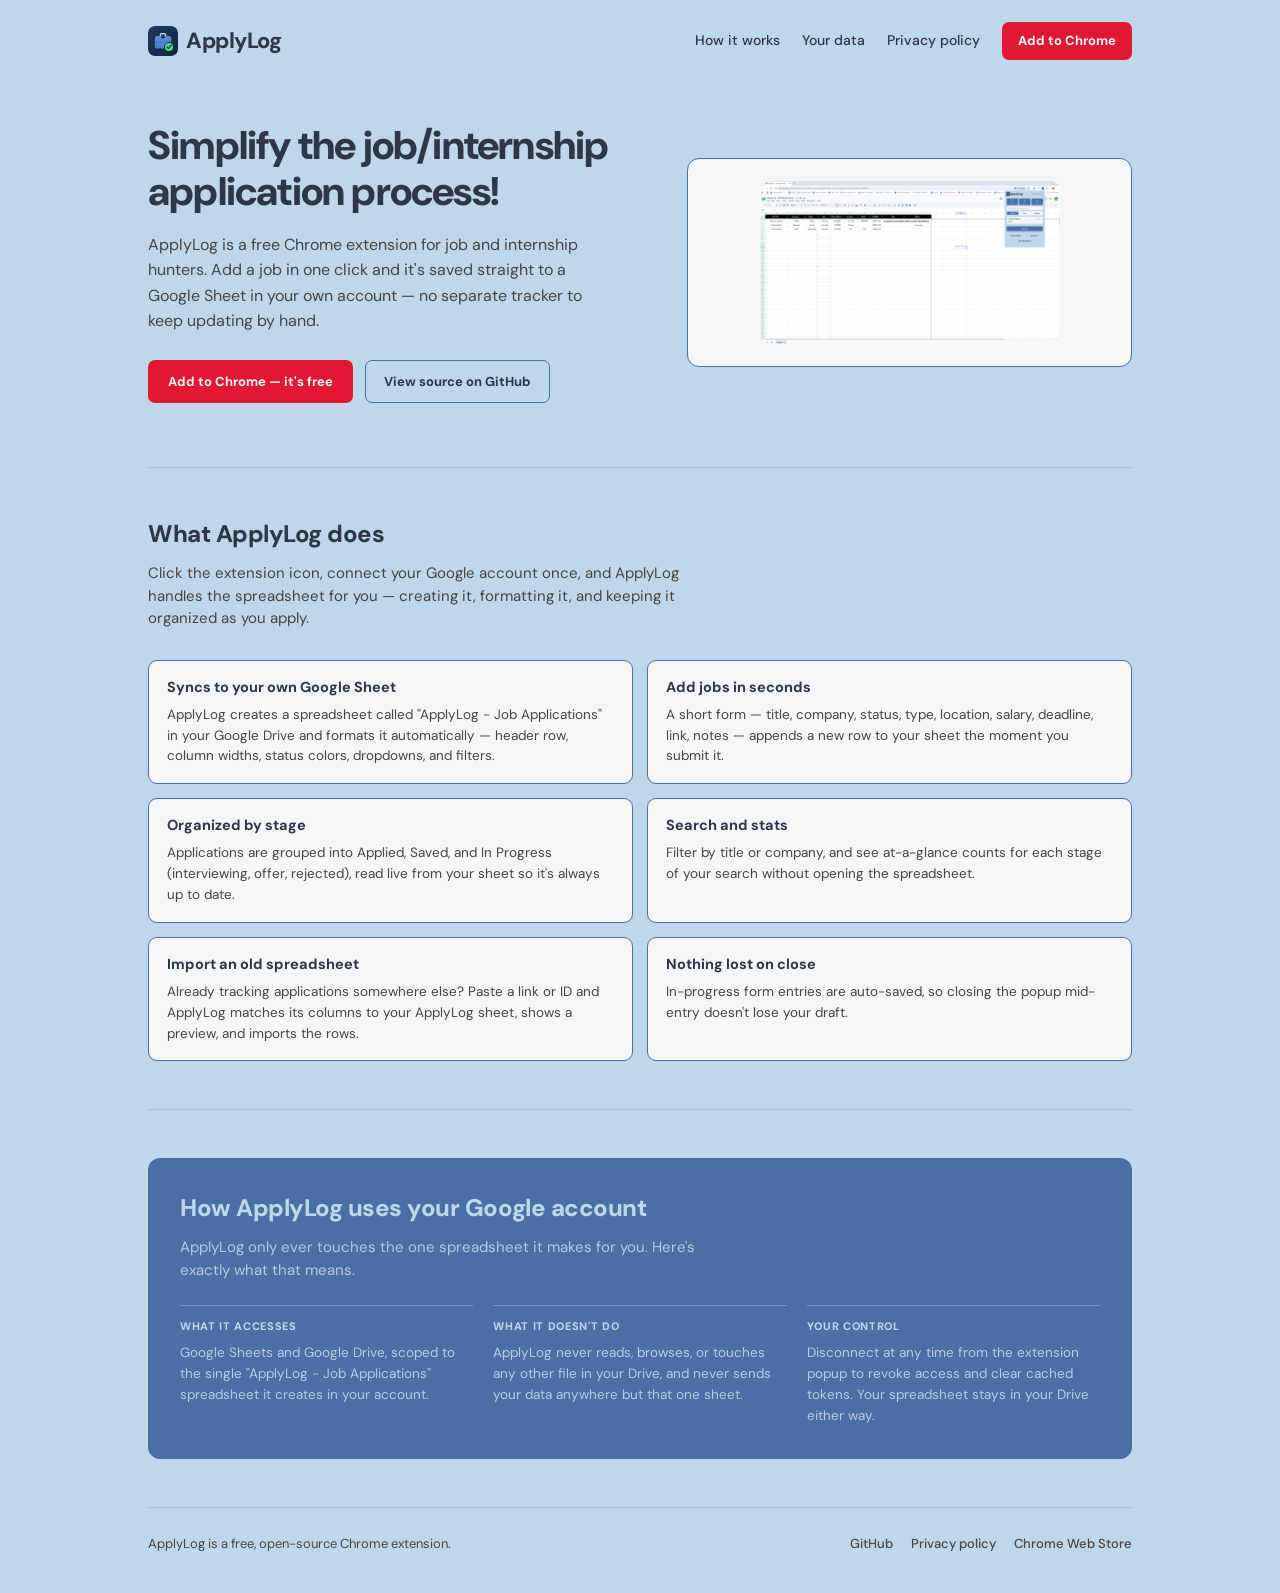
==== commit e54e48a3: "header change" ====
--- a/index.html
+++ b/index.html
@@ -29,7 +29,7 @@
   <div class="wrap">
     <div class="hero">
       <div>
-        <h1>Every job you apply to, already in a spreadsheet.</h1>
+        <h1>Simplify the job/internship application process!</h1>
         <p class="lede">
           ApplyLog is a free Chrome extension for job and internship hunters. Add a job in one click
           and it's saved straight to a Google Sheet in your own account — no separate tracker to
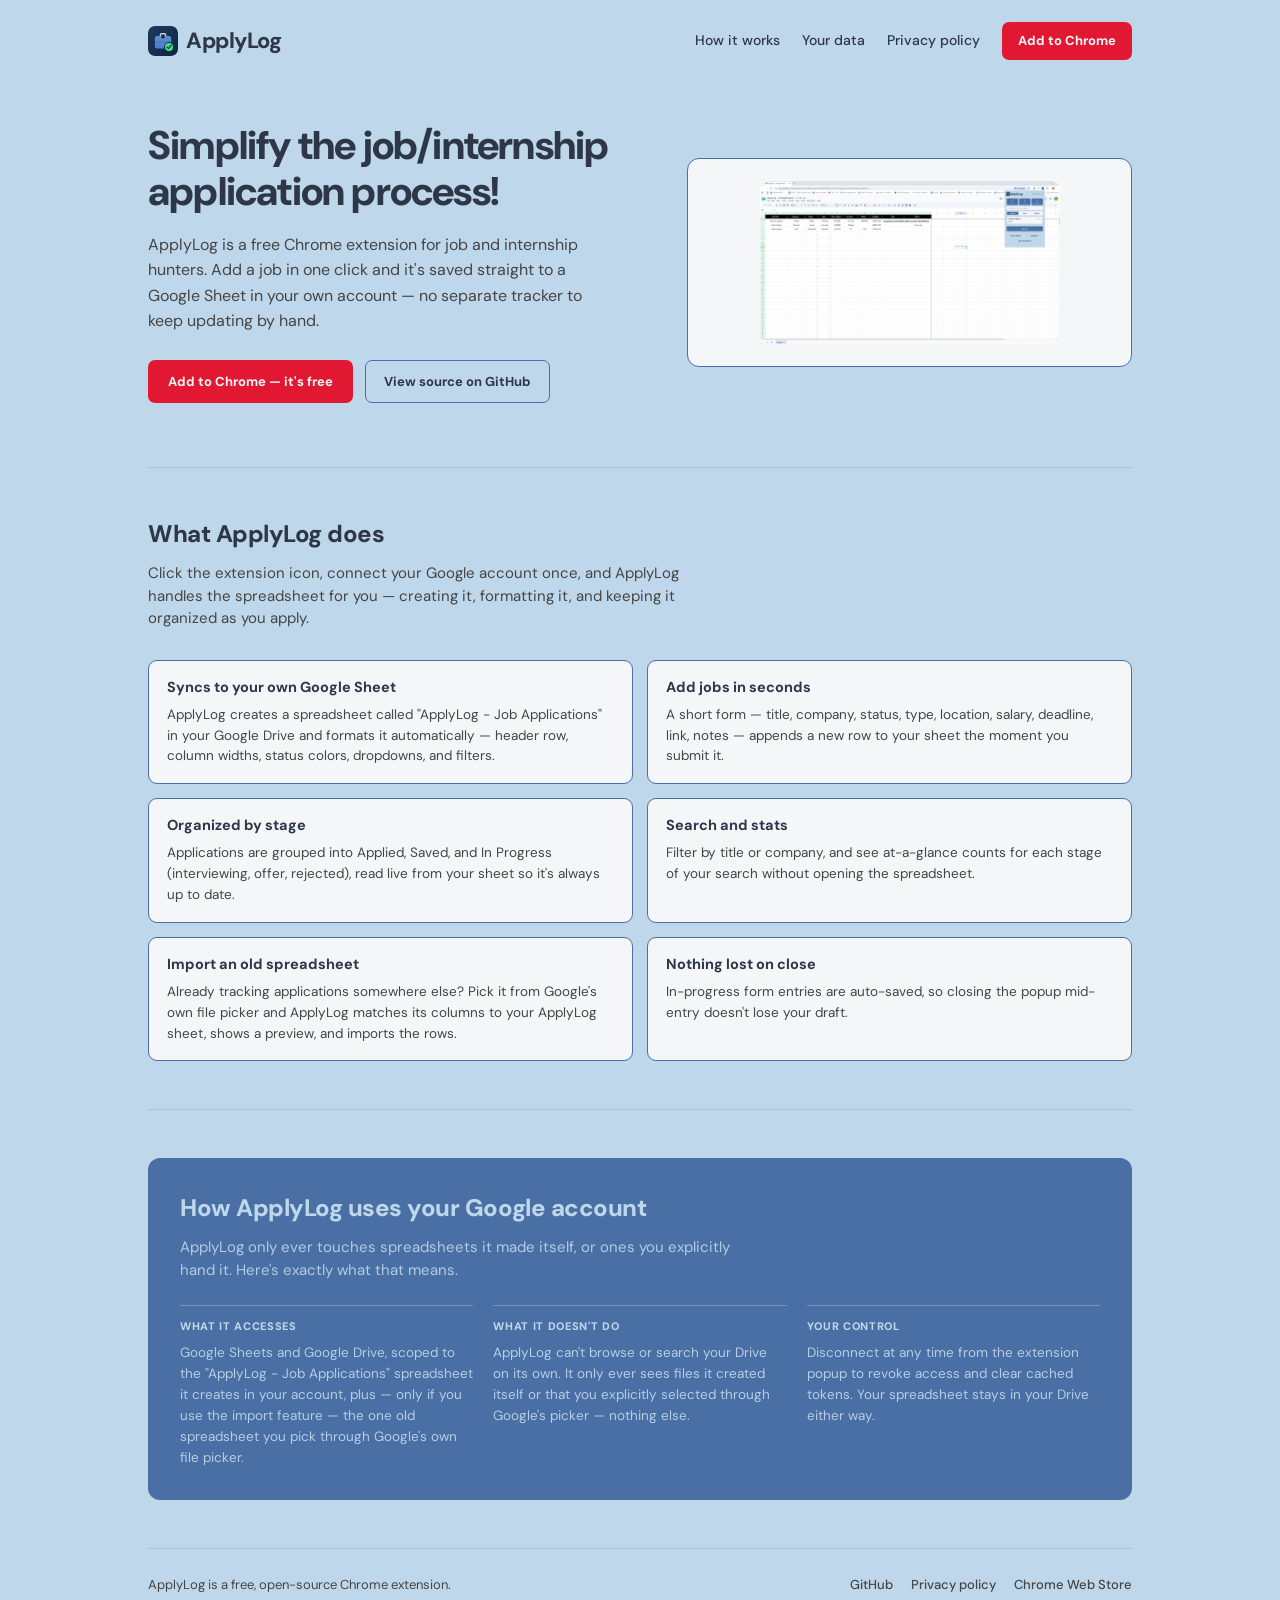
==== commit 84bffc3c: "removed spreadsheet scope for google picker api" ====
--- a/index.html
+++ b/index.html
@@ -73,7 +73,7 @@
         </div>
         <div class="feature">
           <dt>Import an old spreadsheet</dt>
-          <dd>Already tracking applications somewhere else? Paste a link or ID and ApplyLog matches its columns to your ApplyLog sheet, shows a preview, and imports the rows.</dd>
+          <dd>Already tracking applications somewhere else? Pick it from Google's own file picker and ApplyLog matches its columns to your ApplyLog sheet, shows a preview, and imports the rows.</dd>
         </div>
         <div class="feature">
           <dt>Nothing lost on close</dt>
@@ -88,16 +88,16 @@
       <div class="trust">
         <h2>How ApplyLog uses your Google account</h2>
         <p class="section-lede">
-          ApplyLog only ever touches the one spreadsheet it makes for you. Here's exactly what that means.
+          ApplyLog only ever touches spreadsheets it made itself, or ones you explicitly hand it. Here's exactly what that means.
         </p>
         <div class="trust-grid">
           <div class="trust-item">
             <div class="label">What it accesses</div>
-            <p>Google Sheets and Google Drive, scoped to the single "ApplyLog - Job Applications" spreadsheet it creates in your account.</p>
+            <p>Google Sheets and Google Drive, scoped to the "ApplyLog - Job Applications" spreadsheet it creates in your account, plus — only if you use the import feature — the one old spreadsheet you pick through Google's own file picker.</p>
           </div>
           <div class="trust-item">
             <div class="label">What it doesn't do</div>
-            <p>ApplyLog never reads, browses, or touches any other file in your Drive, and never sends your data anywhere but that one sheet.</p>
+            <p>ApplyLog can't browse or search your Drive on its own. It only ever sees files it created itself or that you explicitly selected through Google's picker — nothing else.</p>
           </div>
           <div class="trust-item">
             <div class="label">Your control</div>
